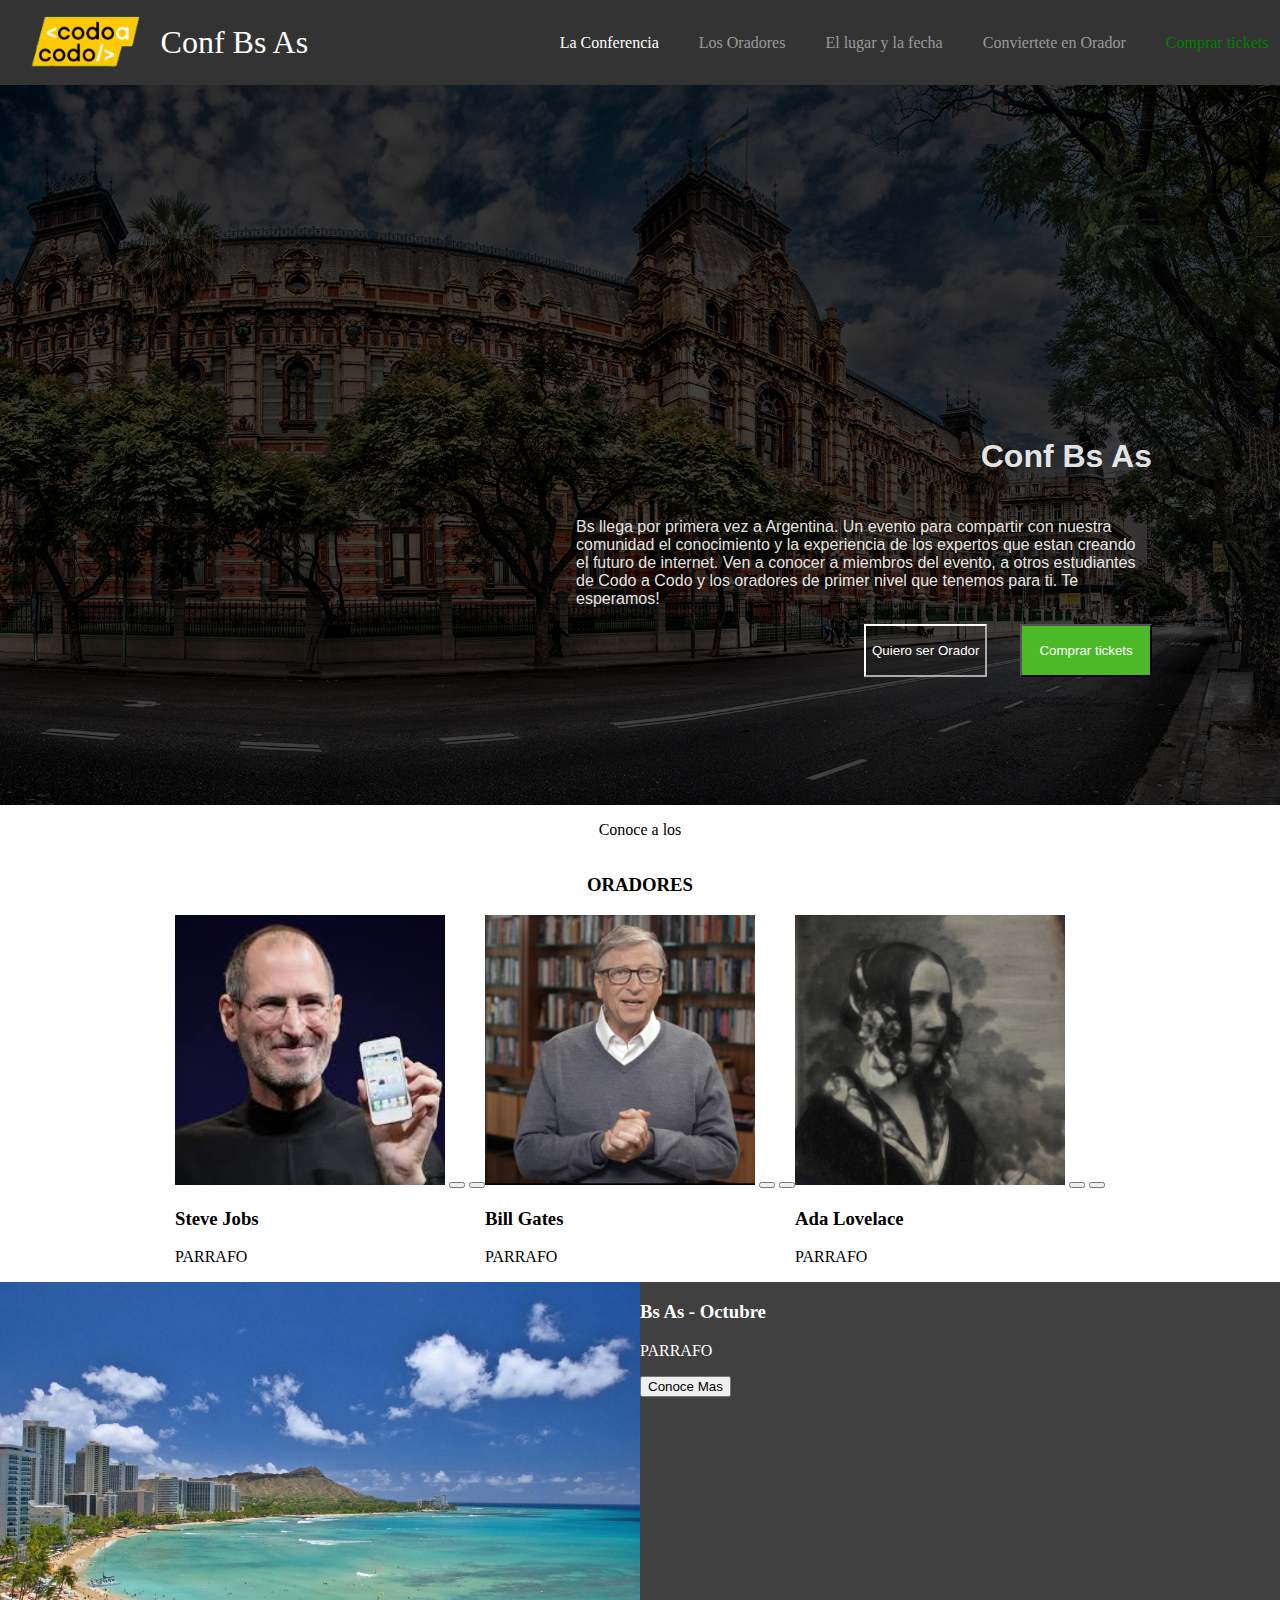
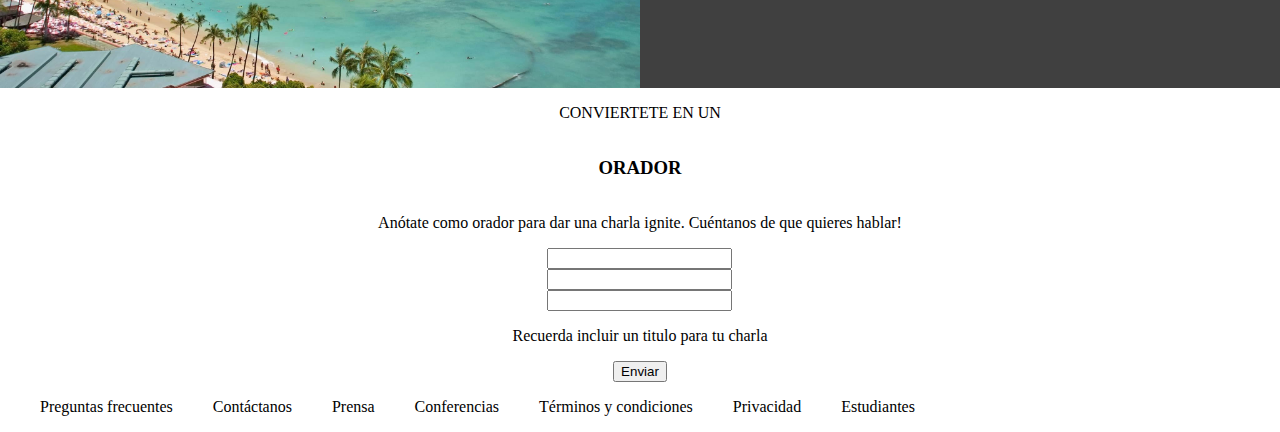
==== index.html @ eeed2263 "initial commit" ====
<!DOCTYPE html>
<html lang="en">
<head>
    <meta charset="UTF-8">
    <meta http-equiv="X-UA-Compatible" content="IE=edge">
    <meta name="viewport" content="width=device-width, initial-scale=1.0">
    <title>Document</title>
    <link rel="stylesheet" href="style.css">
</head>
<body>
    <header>
        <div class="logo_container">
            <img src="img/codoacodo.png" alt="codoacodo logo" id="cac_logo">
        <span>Conf Bs As</span>
        </div>
        <nav>
            <li>
                <ul class="selected">La Conferencia</ul>
                <ul>Los Oradores</ul>
                <ul>El lugar y la fecha</ul>
                <ul>Conviertete en Orador</ul>
                <ul class="highlight">Comprar tickets</ul>
            </li>
        </nav>
    </header>
    <section class="summary_container">
            <img src="img/ba1.jpg" alt="" id="summary_background_img">
        <div class="summary">
            <h2 class="summary_title">
                Conf Bs As
            </h2>
            <p class="summary_text">
                Bs llega por primera vez a Argentina. Un evento para compartir con nuestra comunidad el conocimiento y 
                la experiencia de los expertos que estan creando el futuro de internet. Ven a conocer a miembros del evento, 
                a otros estudiantes de Codo a Codo y los oradores de primer nivel que tenemos para ti. Te esperamos!
            </p>
            <div class="summary_buttons">
                <button id="postulate_button">Quiero ser Orador</button>
                <button id="buy_button">Comprar tickets</button>
            </div>
        </div>
        
    </section>
    <section class="speakers">
            <p>Conoce a los</p>
            <h3>ORADORES</h3>
        </div>
        <div class="speakers_container">
            <div class="speaker_1">
                <img src="img/steve.jpg" alt="">
                <button></button>
                <button></button>
                <h3>Steve Jobs</h3>
                <p>PARRAFO</p>
            </div>
            <div class="speaker_2">
                <img src="img/bill.jpg" alt="">
                <button></button>
                <button></button>
                <h3>Bill Gates</h3>
                <p>PARRAFO</p>
            </div>
            <div class="speaker_3">
                <img src="img/ada.jpeg" alt="">
                <button></button>
                <button></button>
                <h3>Ada Lovelace</h3>
                <p>PARRAFO</p>
            </div>
        </div>
    </section>
    <section class="review_container">
        <img src="img/honolulu.jpg" alt="" id="review_image">
        <div class="review">
            <h3>Bs As - Octubre</h3>
            <p>PARRAFO</p>
            <button>Conoce Mas</button>
        </div>
    </section>
    <section class="form_container">
        <form action="" class="form_speaker">
            <p>CONVIERTETE EN UN</p>
            <h3>ORADOR</h3>
            <p>Anótate como orador para dar una charla ignite. Cuéntanos de que quieres hablar!</p>
            <input type="text" name="nombre" spaceholer="Nombre" id="">
            <input type="text" name="apellido" spaceholer="Apellido" id="">
            <input type="text" name="theme" id="theme">
            <p>Recuerda incluir un titulo para tu charla</p>
            <button type="submit">Enviar</button>
        </form>
    </section>
    <footer>
        <li>
            <ul>Preguntas frecuentes</ul>
            <ul>Contáctanos</ul>
            <ul>Prensa</ul>
            <ul>Conferencias</ul>
            <ul>Términos y condiciones</ul>
            <ul>Privacidad</ul>
            <ul>Estudiantes</ul>
        </li>
    </footer>
    
</body>
</html>
---- style.css ----
body{
    margin: 0;
}
 
 
 header{
    display: flex;
    background-color: rgba(52, 51, 51, 1);
    justify-content: space-evenly;
    align-items: center;
    height: 10%;
 }

 header span{
    color: white;
 }

 .logo_container{
    display: flex;
    font-size: 200%;
    text-align: center;
    align-items: center;
 }

 #cac_logo{
    width: 30%;
    /* height: 10%; */
 }

nav{
    opacity: 100%;
    color: rgba(255, 255, 255, 0.5);
    
}
nav li{
    display: flex;
    font-size: 100%;
}

.selected{
    color: rgba(255, 255, 255, 1);
}

.highlight{
    color: green;
}

nav li ul{
    
}

.summary_container{
    background-color: rgba(00, 00, 00, 0.75);
    display: flex;
    align-items: flex-end;
    height: 80vh;
    
    
}

#summary_background_img{
    position: absolute;
    z-index: -1;
    width: 100%;
}

.summary{
    display: flex;
    flex-direction: column;
    align-items: end;
    padding-right: 10%;
    padding-bottom: 10%;
    font-family: Verdana, Geneva, Tahoma, sans-serif;
    color: rgba(255, 255, 255, 0.9);
}

.summary_title{
    /* color: rgba(255, 255, 255, 1); */
    font-size: 200%;
}

.summary_text{
    /* color: rgba(255, 255, 255, 0.8); */
    width: 50%;
}

.summary_buttons{
    display: flex;
    justify-content: space-between;
    width: 50%;
    border: 0%;
    margin: 0%;
}

#postulate_button{
    color: rgba(255, 255, 255, 1);
    border-color: rgba(255, 255, 255, 1);
    background-color: rgba(00, 00, 00, 0);
    margin-left: 50%;
}

#buy_button{
    color: rgba(255, 255, 255, 1);
    background-color: rgba(75, 185, 40, 1);
    border: 0%;
    padding: 3%;
}

.speakers{
    background-color: white;
    display: flex;
    flex-direction: column;
    align-items: center;
}

.speakers_container{
    display: flex;
    justify-content: space-evenly;
}

.speakers_container img{
    width: 30vh;
    height: 30vh;
}

.review_container{
    display: flex;
    background-color: rgba(00, 00, 00, 0.75);
    color: white;
}

#review_image{
    width: 50%;  
}

.form_container{
    display: flex;
    flex-direction: column;
    align-items: center;
}

.form_speaker{
    display: flex;
    flex-direction: column;
    align-items: center;
}

footer li{
    display: flex;
}
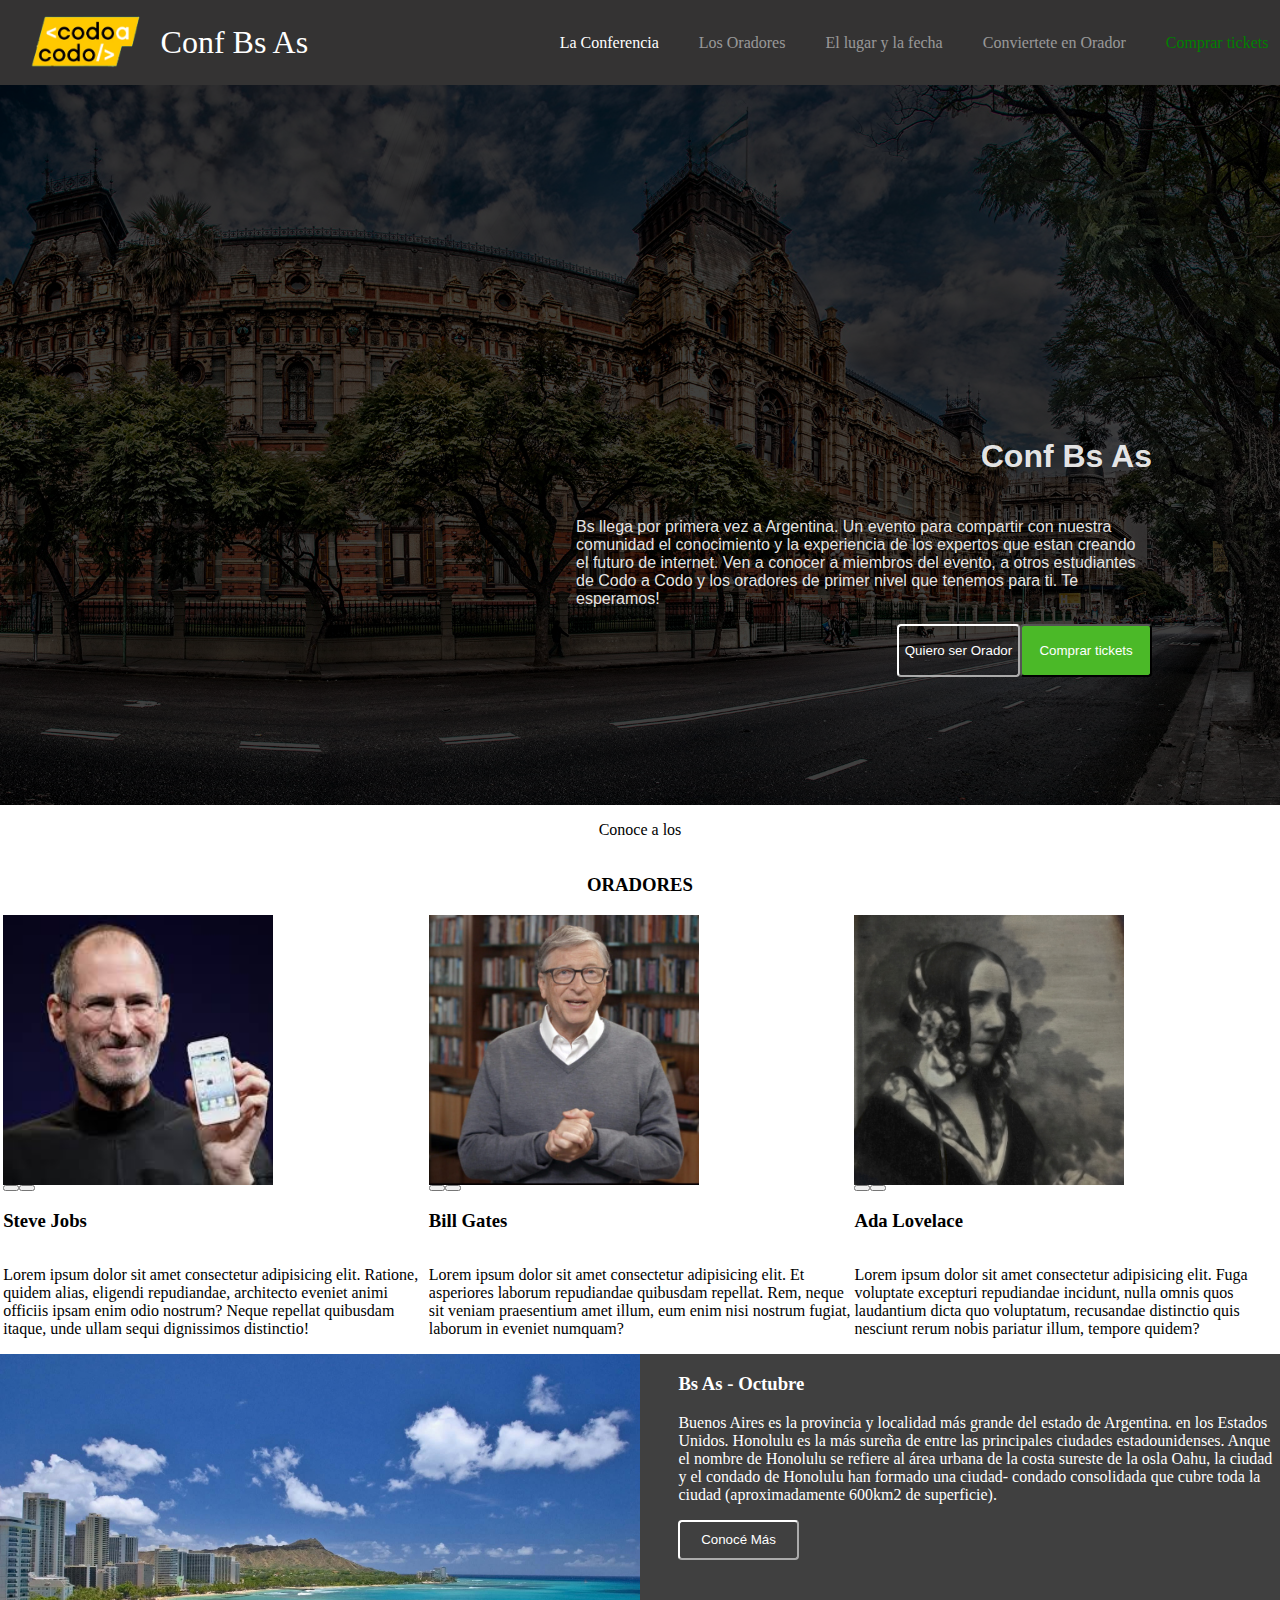
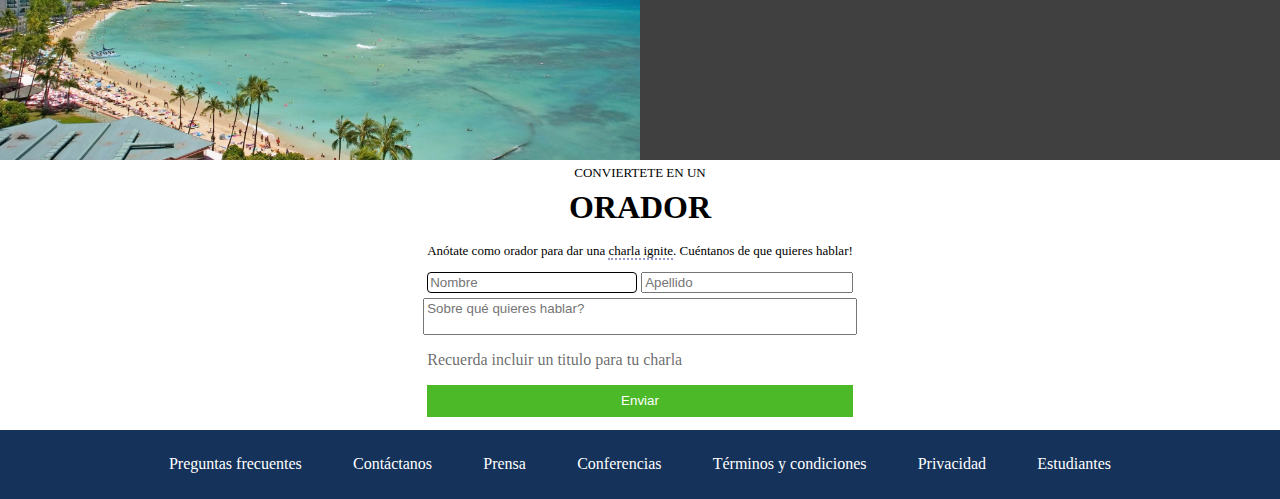
==== commit d642b7b9: "Avance en footer, form y review" ====
--- a/index.html
+++ b/index.html
@@ -46,26 +46,32 @@
             <h3>ORADORES</h3>
         </div>
         <div class="speakers_container">
-            <div class="speaker_1">
+            <div class="speaker">
                 <img src="img/steve.jpg" alt="">
-                <button></button>
-                <button></button>
+                <div class="speaker_links">
+                    <button></button>
+                    <button></button>
+                </div>
                 <h3>Steve Jobs</h3>
-                <p>PARRAFO</p>
+                <p class="speaker_review">Lorem ipsum dolor sit amet consectetur adipisicing elit. Ratione, quidem alias, eligendi repudiandae, architecto eveniet animi officiis ipsam enim odio nostrum? Neque repellat quibusdam itaque, unde ullam sequi dignissimos distinctio!</p>
             </div>
-            <div class="speaker_2">
+            <div class="speaker">
                 <img src="img/bill.jpg" alt="">
-                <button></button>
-                <button></button>
+                <div class="speaker_links">
+                    <button></button>
+                    <button></button>
+                </div>
                 <h3>Bill Gates</h3>
-                <p>PARRAFO</p>
+                <p class="speaker_review">Lorem ipsum dolor sit amet consectetur adipisicing elit. Et asperiores laborum repudiandae quibusdam repellat. Rem, neque sit veniam praesentium amet illum, eum enim nisi nostrum fugiat, laborum in eveniet numquam?</p>
             </div>
-            <div class="speaker_3">
+            <div class="speaker">
                 <img src="img/ada.jpeg" alt="">
-                <button></button>
-                <button></button>
+                <div class="speaker_links">
+                    <button></button>
+                    <button></button>
+                </div>
                 <h3>Ada Lovelace</h3>
-                <p>PARRAFO</p>
+                <p class="speaker_review">Lorem ipsum dolor sit amet consectetur adipisicing elit. Fuga voluptate excepturi repudiandae incidunt, nulla omnis quos laudantium dicta quo voluptatum, recusandae distinctio quis nesciunt rerum nobis pariatur illum, tempore quidem?</p>
             </div>
         </div>
     </section>
@@ -73,20 +79,27 @@
         <img src="img/honolulu.jpg" alt="" id="review_image">
         <div class="review">
             <h3>Bs As - Octubre</h3>
-            <p>PARRAFO</p>
-            <button>Conoce Mas</button>
+            <p>
+                Buenos Aires es la provincia y localidad más grande del estado de Argentina. en los Estados Unidos. Honolulu es la
+                más sureña de entre las principales ciudades estadounidenses. Anque el nombre de Honolulu se refiere al área 
+                urbana de la costa sureste de la osla Oahu, la ciudad y el condado de Honolulu han formado una ciudad-
+                condado consolidada que cubre toda la ciudad (aproximadamente 600km2 de superficie).
+            </p>
+            <button id="review_container_know_more">Conocé Más</button>
         </div>
     </section>
     <section class="form_container">
         <form action="" class="form_speaker">
-            <p>CONVIERTETE EN UN</p>
+            <p class="form_container_pre_spekear">CONVIERTETE EN UN</p>
             <h3>ORADOR</h3>
-            <p>Anótate como orador para dar una charla ignite. Cuéntanos de que quieres hablar!</p>
-            <input type="text" name="nombre" spaceholer="Nombre" id="">
-            <input type="text" name="apellido" spaceholer="Apellido" id="">
-            <input type="text" name="theme" id="theme">
-            <p>Recuerda incluir un titulo para tu charla</p>
-            <button type="submit">Enviar</button>
+            <p class="form_container_post_speaker">Anótate como orador para dar una <a href="" class="form_container_underline">charla ignite</a>. Cuéntanos de que quieres hablar!</p>
+            <div class="form_container_identification">
+                <input type="text" name="name" placeholder="Nombre" id="form_name">
+            <input type="text" name="lastname" placeholder="Apellido" id="form_lastname">
+            </div>
+            <input type="text" name="theme" placeholder="Sobre qué quieres hablar?" id="theme">
+            <p class="form_reminder">Recuerda incluir un titulo para tu charla</p>
+            <button type="submit" id="send_form-button">Enviar</button>
         </form>
     </section>
     <footer>
--- a/style.css
+++ b/style.css
@@ -86,7 +86,7 @@
 
 .summary_buttons{
     display: flex;
-    justify-content: space-between;
+    justify-content: flex-end;
     width: 50%;
     border: 0%;
     margin: 0%;
@@ -96,13 +96,13 @@
     color: rgba(255, 255, 255, 1);
     border-color: rgba(255, 255, 255, 1);
     background-color: rgba(00, 00, 00, 0);
-    margin-left: 50%;
+    border-radius: 0.25rem;
 }
 
 #buy_button{
     color: rgba(255, 255, 255, 1);
     background-color: rgba(75, 185, 40, 1);
-    border: 0%;
+    border-radius: 0.25rem;
     padding: 3%;
 }
 
@@ -113,7 +113,14 @@
     align-items: center;
 }
 
+.speaker{
+    display: flex;
+    flex-direction: column;
+    width: 33%;
+}
+
 .speakers_container{
+    width: 100%;
     display: flex;
     justify-content: space-evenly;
 }
@@ -123,20 +130,42 @@
     height: 30vh;
 }
 
+.speaker_links{
+    display: flex;
+
+}
+
+.speaker_review{
+    overflow: hidden;
+}
 .review_container{
     display: flex;
     background-color: rgba(00, 00, 00, 0.75);
     color: white;
 }
 
+.review{
+    padding-left: 3%;
+}
+
 #review_image{
     width: 50%;  
 }
 
+#review_container_know_more{
+    background-color: rgba(00, 00, 00, 0);
+    color: rgba(255, 255, 255, 1);
+    width: 20%;
+    height: 10%;
+   border-color: rgba(255, 255, 255, 1);
+   border-radius: 0.25rem;
+}
+
 .form_container{
     display: flex;
     flex-direction: column;
     align-items: center;
+    margin-bottom: 1%;
 }
 
 .form_speaker{
@@ -145,6 +174,76 @@
     align-items: center;
 }
 
+.form_container_pre_spekear{
+    margin: 1%;
+    font-size: small;
+}
+
+.form_container h3{
+    font-size: 2em;
+    margin: 1%;
+}
+
+.form_container_post_speaker{
+    font-size: small;
+}
+
+.form_container_underline{
+    color: rgba(00, 00, 00, 1);
+    text-decoration: none;
+    border-bottom:2px dotted #9999CC;
+}
+
+
+.form_container_identification{
+    width: 100%;
+    margin-bottom: 1%;
+    display: flex;
+}
+
+#form_name{
+    width: 48%;
+    margin-right: 1%;
+    border-radius: 0.25rem;
+    border: 1px solid;
+}
+
+#form_lastname{
+    width: 48%;
+}
+
+#theme{
+    width: 100%;
+    padding-bottom: 4%;
+}
+
+.form_reminder{
+    align-self: baseline;
+    color: rgba(00, 00, 00, 0.60);
+}
+
+#send_form-button{
+    background-color: rgba(75, 185, 40, 1);
+    color: rgba(255, 255, 255, 1);
+    width: 100%;
+    padding-top: 2%;
+    padding-bottom: 2%;
+    border: 0;
+}
+
 footer li{
-    display: flex;
-}
+    background-color: rgba(20, 50, 90, 1);
+    color: rgba(255, 255, 255, 1);
+    display: flex;
+    justify-content: center;
+}
+
+footer li ul{margin: 0%;
+    padding: 2%;
+    /* padding-left: 0%;
+    padding-right: 0%; */
+}
+
+footer li ul:hover{
+    background-color: blue;
+}
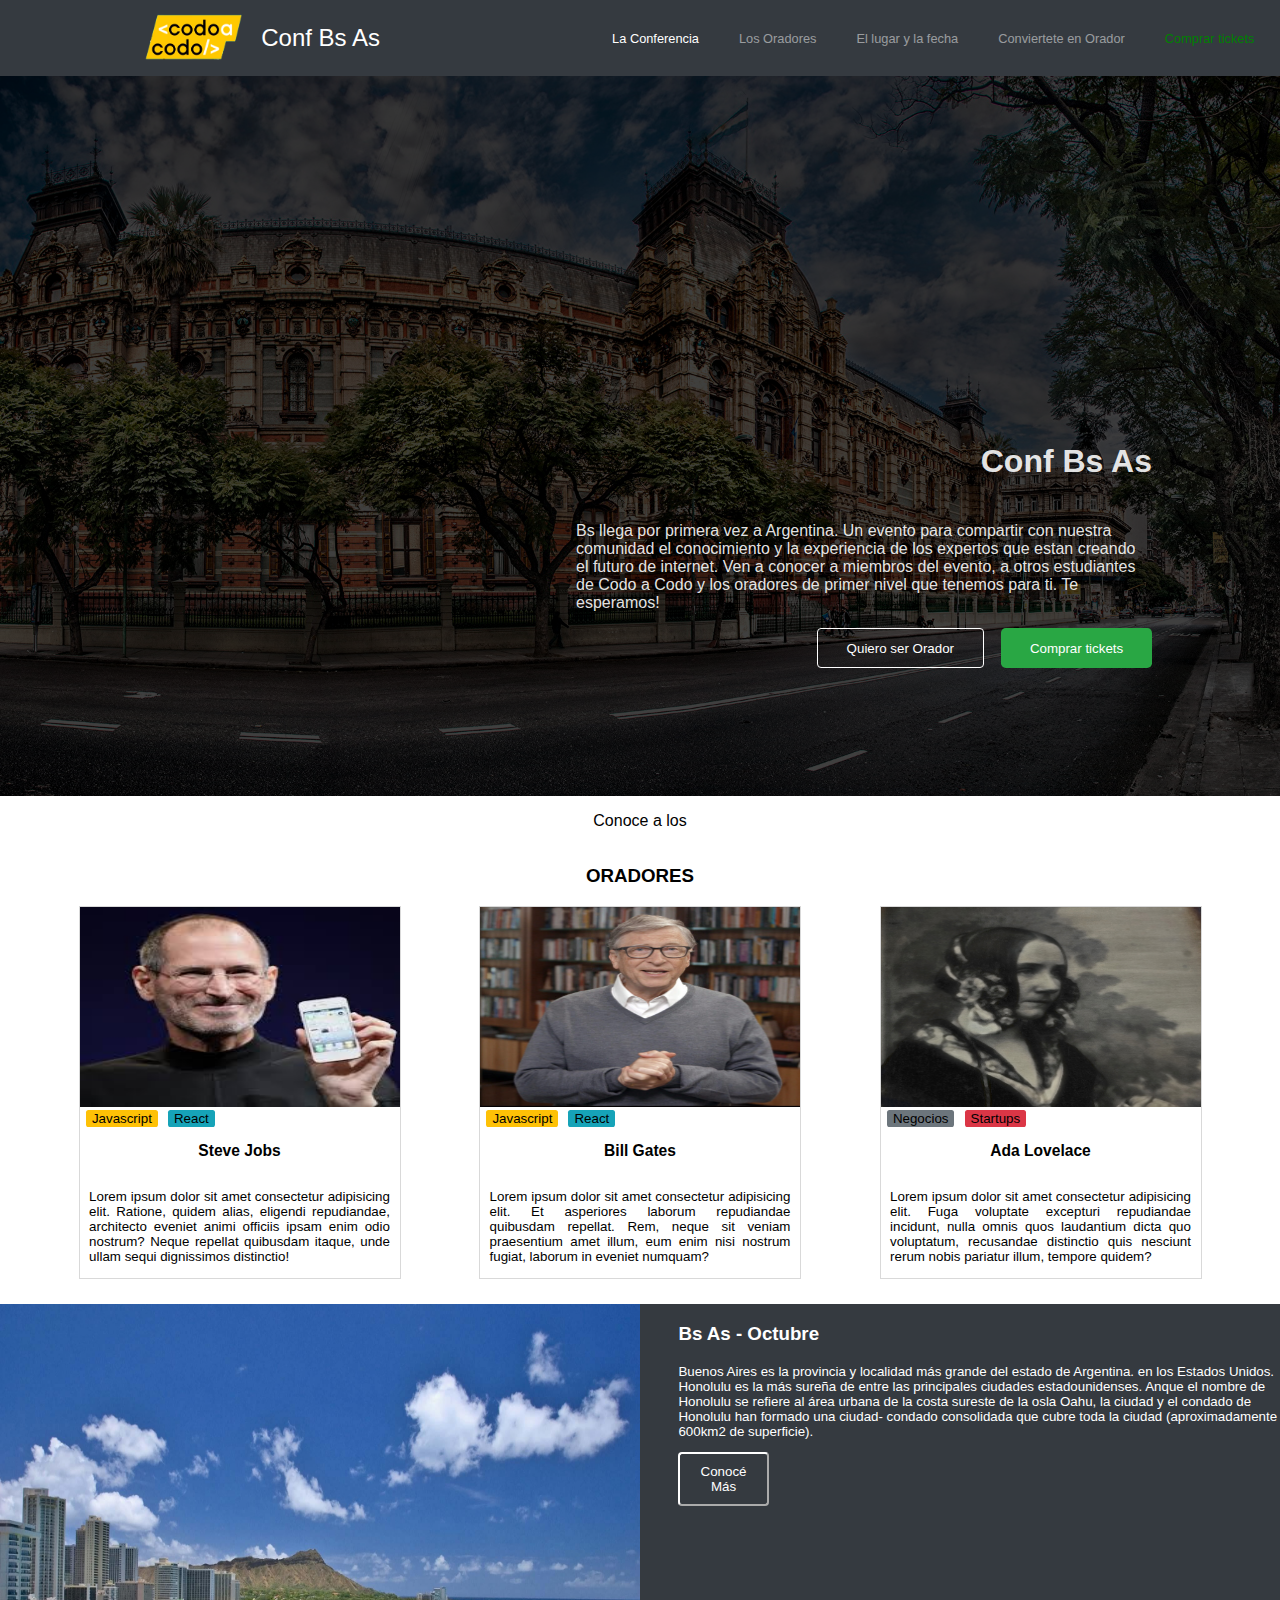
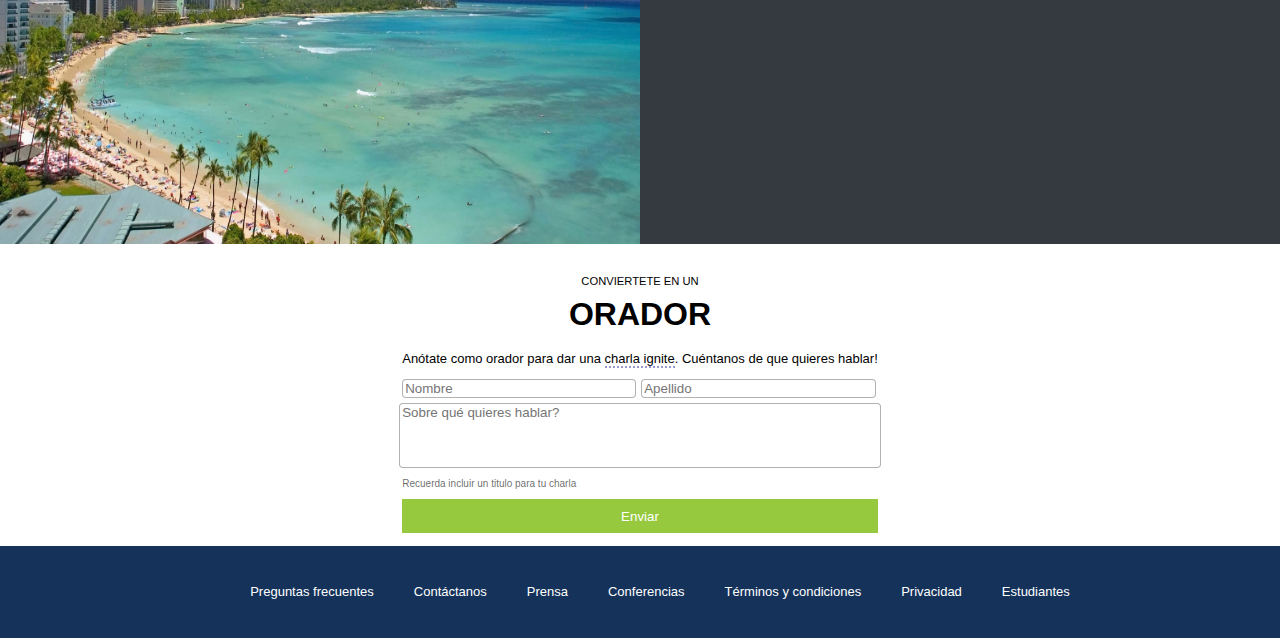
==== commit 6f412803: "Version de entrega" ====
--- a/index.html
+++ b/index.html
@@ -47,28 +47,34 @@
         </div>
         <div class="speakers_container">
             <div class="speaker">
-                <img src="img/steve.jpg" alt="">
+                <div class="speaker_img">
+                    <img src="img/steve.jpg" alt="">
+                </div>
                 <div class="speaker_links">
-                    <button></button>
-                    <button></button>
+                    <button class="button_link_javascript">Javascript</button>
+                    <button class="button_link_react">React</button>
                 </div>
                 <h3>Steve Jobs</h3>
                 <p class="speaker_review">Lorem ipsum dolor sit amet consectetur adipisicing elit. Ratione, quidem alias, eligendi repudiandae, architecto eveniet animi officiis ipsam enim odio nostrum? Neque repellat quibusdam itaque, unde ullam sequi dignissimos distinctio!</p>
             </div>
             <div class="speaker">
-                <img src="img/bill.jpg" alt="">
+                <div class="speaker_img">
+                    <img src="img/bill.jpg" alt="">
+                </div>
                 <div class="speaker_links">
-                    <button></button>
-                    <button></button>
+                    <button class="button_link_javascript">Javascript</button>
+                    <button class="button_link_react">React</button>
                 </div>
                 <h3>Bill Gates</h3>
                 <p class="speaker_review">Lorem ipsum dolor sit amet consectetur adipisicing elit. Et asperiores laborum repudiandae quibusdam repellat. Rem, neque sit veniam praesentium amet illum, eum enim nisi nostrum fugiat, laborum in eveniet numquam?</p>
             </div>
             <div class="speaker">
-                <img src="img/ada.jpeg" alt="">
+                <div class="speaker_img">
+                    <img src="img/ada.jpeg" alt="">
+                </div>
                 <div class="speaker_links">
-                    <button></button>
-                    <button></button>
+                    <button class="button_link_business">Negocios</button>
+                    <button class="button_link_startups">Startups</button>
                 </div>
                 <h3>Ada Lovelace</h3>
                 <p class="speaker_review">Lorem ipsum dolor sit amet consectetur adipisicing elit. Fuga voluptate excepturi repudiandae incidunt, nulla omnis quos laudantium dicta quo voluptatum, recusandae distinctio quis nesciunt rerum nobis pariatur illum, tempore quidem?</p>
@@ -78,8 +84,8 @@
     <section class="review_container">
         <img src="img/honolulu.jpg" alt="" id="review_image">
         <div class="review">
-            <h3>Bs As - Octubre</h3>
-            <p>
+            <h3 class="review_title">Bs As - Octubre</h3>
+            <p class="review_text">
                 Buenos Aires es la provincia y localidad más grande del estado de Argentina. en los Estados Unidos. Honolulu es la
                 más sureña de entre las principales ciudades estadounidenses. Anque el nombre de Honolulu se refiere al área 
                 urbana de la costa sureste de la osla Oahu, la ciudad y el condado de Honolulu han formado una ciudad-
--- a/style.css
+++ b/style.css
@@ -5,7 +5,7 @@
  
  header{
     display: flex;
-    background-color: rgba(52, 51, 51, 1);
+    background-color: rgba(53,58,64, 1);
     justify-content: space-evenly;
     align-items: center;
     height: 10%;
@@ -17,9 +17,11 @@
 
  .logo_container{
     display: flex;
-    font-size: 200%;
+    font-size: 150%;
     text-align: center;
     align-items: center;
+    padding-left: 10%;
+    font-family: Vegur, 'PT Sans', Verdana, sans-serif;
  }
 
  #cac_logo{
@@ -30,11 +32,11 @@
 nav{
     opacity: 100%;
     color: rgba(255, 255, 255, 0.5);
-    
+    padding-right: 2%;
 }
 nav li{
     display: flex;
-    font-size: 100%;
+    font-size: 80%;
 }
 
 .selected{
@@ -46,7 +48,8 @@
 }
 
 nav li ul{
-    
+    white-space: nowrap;
+    font-family: Vegur, 'PT Sans', Verdana, sans-serif;
 }
 
 .summary_container{
@@ -75,12 +78,11 @@
 }
 
 .summary_title{
-    /* color: rgba(255, 255, 255, 1); */
+    font-family: Vegur, 'PT Sans', Verdana, sans-serif;
     font-size: 200%;
 }
 
 .summary_text{
-    /* color: rgba(255, 255, 255, 0.8); */
     width: 50%;
 }
 
@@ -88,7 +90,6 @@
     display: flex;
     justify-content: flex-end;
     width: 50%;
-    border: 0%;
     margin: 0%;
 }
 
@@ -97,13 +98,25 @@
     border-color: rgba(255, 255, 255, 1);
     background-color: rgba(00, 00, 00, 0);
     border-radius: 0.25rem;
+    font-family: Vegur, 'PT Sans', Verdana, sans-serif;
+    border: solid 0.5px;
+    padding-left: 5%;
+    padding-right: 5%;
+    padding-top: 2%;
+    padding-bottom: 2%;
 }
 
 #buy_button{
     color: rgba(255, 255, 255, 1);
-    background-color: rgba(75, 185, 40, 1);
-    border-radius: 0.25rem;
-    padding: 3%;
+    background-color: rgba(41,167,68, 1);
+    border-radius: 0.3rem;
+    border: 1px;
+    padding-left: 5%;
+    padding-right: 5%;
+    padding-top: 2%;
+    padding-bottom: 2%;
+    font-family: Vegur, 'PT Sans', Verdana, sans-serif;
+    margin-left: 3%;
 }
 
 .speakers{
@@ -111,12 +124,18 @@
     display: flex;
     flex-direction: column;
     align-items: center;
+    margin-bottom: 2%;
+    font-family: Vegur, 'PT Sans', Verdana, sans-serif;
 }
 
 .speaker{
     display: flex;
     flex-direction: column;
-    width: 33%;
+    width: 25vw;
+    align-items: center;
+    border: solid 1px;
+    border-color: rgba(00, 00, 00, 0.15);
+    font-size: smaller;
 }
 
 .speakers_container{
@@ -125,23 +144,70 @@
     justify-content: space-evenly;
 }
 
-.speakers_container img{
-    width: 30vh;
-    height: 30vh;
+.speaker_img{
+    width: 25vw;
+}
+
+.speaker_img img{
+    width: 100%;
+    height: 15em;
 }
 
 .speaker_links{
-    display: flex;
-
+    width: 100%;
+
+}
+
+.speaker_links button{
+    margin-left: 0.5vw;
 }
 
 .speaker_review{
     overflow: hidden;
+    padding-left: 3%;
+    padding-right: 3%;
+    text-align: justify;
 }
 .review_container{
     display: flex;
-    background-color: rgba(00, 00, 00, 0.75);
+    background-color: rgba(53,58,64,1);
     color: white;
+    margin-bottom: 2%;
+    height: 60vh;
+    font-family: Vegur, 'PT Sans', Verdana, sans-serif;
+}
+
+.review_title{
+
+}
+
+.review_text{
+    font-size: smaller;
+}
+
+
+.button_link_javascript{
+    border: none;
+    border-radius: 0.2vw;
+    background-color: rgba(254,193,6, 1);
+}
+
+.button_link_react{
+    border: none;
+    border-radius: 0.2vw;
+    background-color: rgba(22,163,184,1);
+}
+
+.button_link_startups{
+    border: none;
+    border-radius: 0.2vw;
+    background-color: rgba(219,54,70,1);
+}
+
+.button_link_business{
+    border: none;
+    border-radius: 0.2vw;
+    background-color: rgba(108,117,124, 1);
 }
 
 .review{
@@ -155,7 +221,7 @@
 #review_container_know_more{
     background-color: rgba(00, 00, 00, 0);
     color: rgba(255, 255, 255, 1);
-    width: 20%;
+    width: 15%;
     height: 10%;
    border-color: rgba(255, 255, 255, 1);
    border-radius: 0.25rem;
@@ -166,6 +232,7 @@
     flex-direction: column;
     align-items: center;
     margin-bottom: 1%;
+    font-family: Vegur, 'PT Sans', Verdana, sans-serif;
 }
 
 .form_speaker{
@@ -176,7 +243,7 @@
 
 .form_container_pre_spekear{
     margin: 1%;
-    font-size: small;
+    font-size: 0.7rem;
 }
 
 .form_container h3{
@@ -206,24 +273,32 @@
     margin-right: 1%;
     border-radius: 0.25rem;
     border: 1px solid;
+    border-color: rgba(00, 00, 00, 0.30);
 }
 
 #form_lastname{
     width: 48%;
+    border-radius: 0.25rem;
+    border: 1px solid;
+    border-color: rgba(00, 00, 00, 0.30);
 }
 
 #theme{
     width: 100%;
-    padding-bottom: 4%;
+    padding-bottom: 10%;
+    border-radius: 0.25rem;
+    border: 1px solid;
+    border-color: rgba(00, 00, 00, 0.30);
 }
 
 .form_reminder{
     align-self: baseline;
     color: rgba(00, 00, 00, 0.60);
+    font-size: x-small;
 }
 
 #send_form-button{
-    background-color: rgba(75, 185, 40, 1);
+    background-color: rgba(150,201,62, 1);
     color: rgba(255, 255, 255, 1);
     width: 100%;
     padding-top: 2%;
@@ -236,14 +311,13 @@
     color: rgba(255, 255, 255, 1);
     display: flex;
     justify-content: center;
-}
-
-footer li ul{margin: 0%;
-    padding: 2%;
-    /* padding-left: 0%;
-    padding-right: 0%; */
-}
-
-footer li ul:hover{
-    background-color: blue;
-}
+    font-family: Vegur, 'PT Sans', Verdana, sans-serif;
+}
+
+footer li ul{
+    font-size: small;
+    margin: 0%;
+    padding-top: 3%;
+    padding-bottom: 3%;
+    
+}
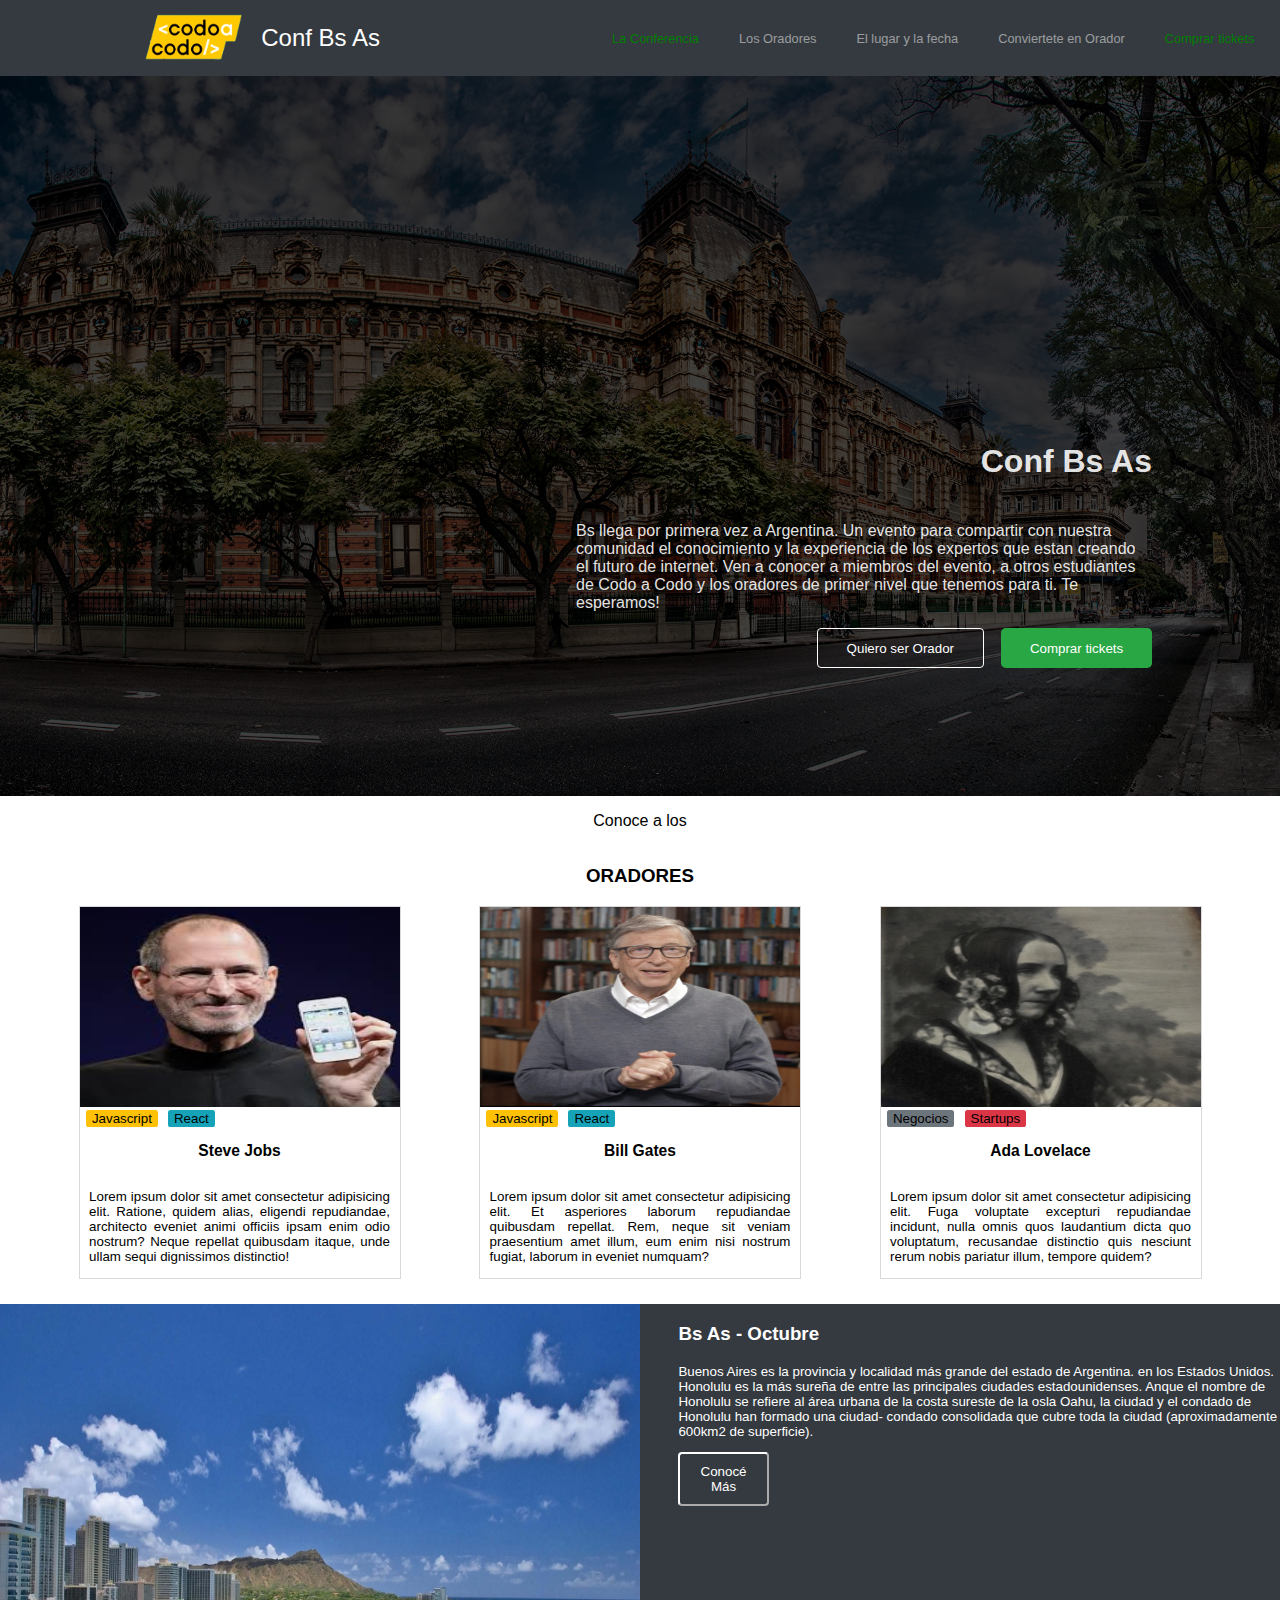
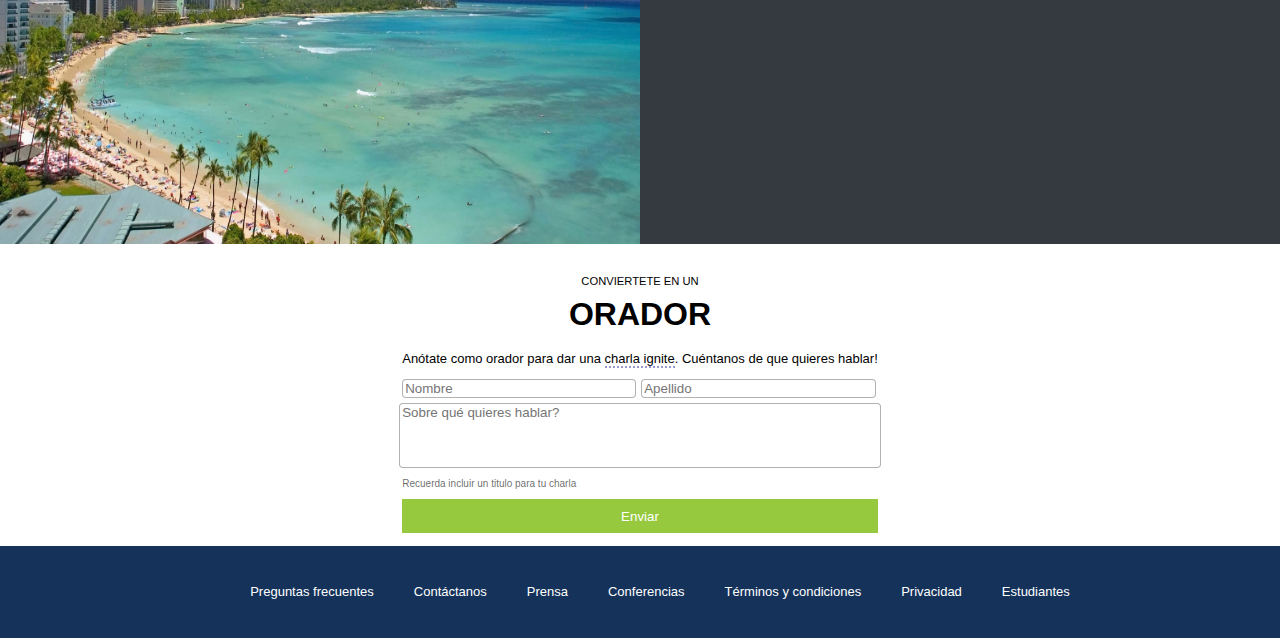
==== commit 9d07950d: "Cambios en HTML y CSS" ====
--- a/index.html
+++ b/index.html
@@ -4,7 +4,7 @@
     <meta charset="UTF-8">
     <meta http-equiv="X-UA-Compatible" content="IE=edge">
     <meta name="viewport" content="width=device-width, initial-scale=1.0">
-    <title>Document</title>
+    <title>Conf Bs As</title>
     <link rel="stylesheet" href="style.css">
 </head>
 <body>
@@ -15,11 +15,11 @@
         </div>
         <nav>
             <li>
-                <ul class="selected">La Conferencia</ul>
+                <ul class="selected"><a href="/index.html">La Conferencia</a></ul>
                 <ul>Los Oradores</ul>
                 <ul>El lugar y la fecha</ul>
                 <ul>Conviertete en Orador</ul>
-                <ul class="highlight">Comprar tickets</ul>
+                <ul class="highlight"><a href="/tickets.html">Comprar tickets</a></ul>
             </li>
         </nav>
     </header>
--- a/style.css
+++ b/style.css
@@ -42,14 +42,19 @@
 .selected{
     color: rgba(255, 255, 255, 1);
 }
-
+/*
 .highlight{
     color: green;
 }
+*/
 
 nav li ul{
     white-space: nowrap;
     font-family: Vegur, 'PT Sans', Verdana, sans-serif;
+}
+nav li ul a{
+    text-decoration: none;
+    color: green;
 }
 
 .summary_container{
@@ -321,3 +326,49 @@
     padding-bottom: 3%;
     
 }
+/* 
+.tickets_list{
+    align-items: center;
+} */
+
+.tickets{
+    display: flex;
+    flex-direction: column;
+    align-items: center;
+}
+
+
+.tickets_list{
+    width: 80%;
+    display: flex;
+    justify-content: center;
+    height: 40vh;
+}
+
+.tickets_list_card{
+    display: flex;
+    flex-direction: column;
+    align-items: center;
+    border-radius: 1px;
+    border-style: solid;
+    border-color: red;
+    margin: 2%;
+    height: 80%;
+    width: 20%;
+}
+
+.tickets_price{
+    display: flex;
+    flex-direction: column;
+    align-items: center;
+}
+
+.form_tickets_buy{
+    display: flex;
+    flex-direction: column;
+    align-items: center;
+}
+
+.form_tickets_selection{
+    display: flex;
+}
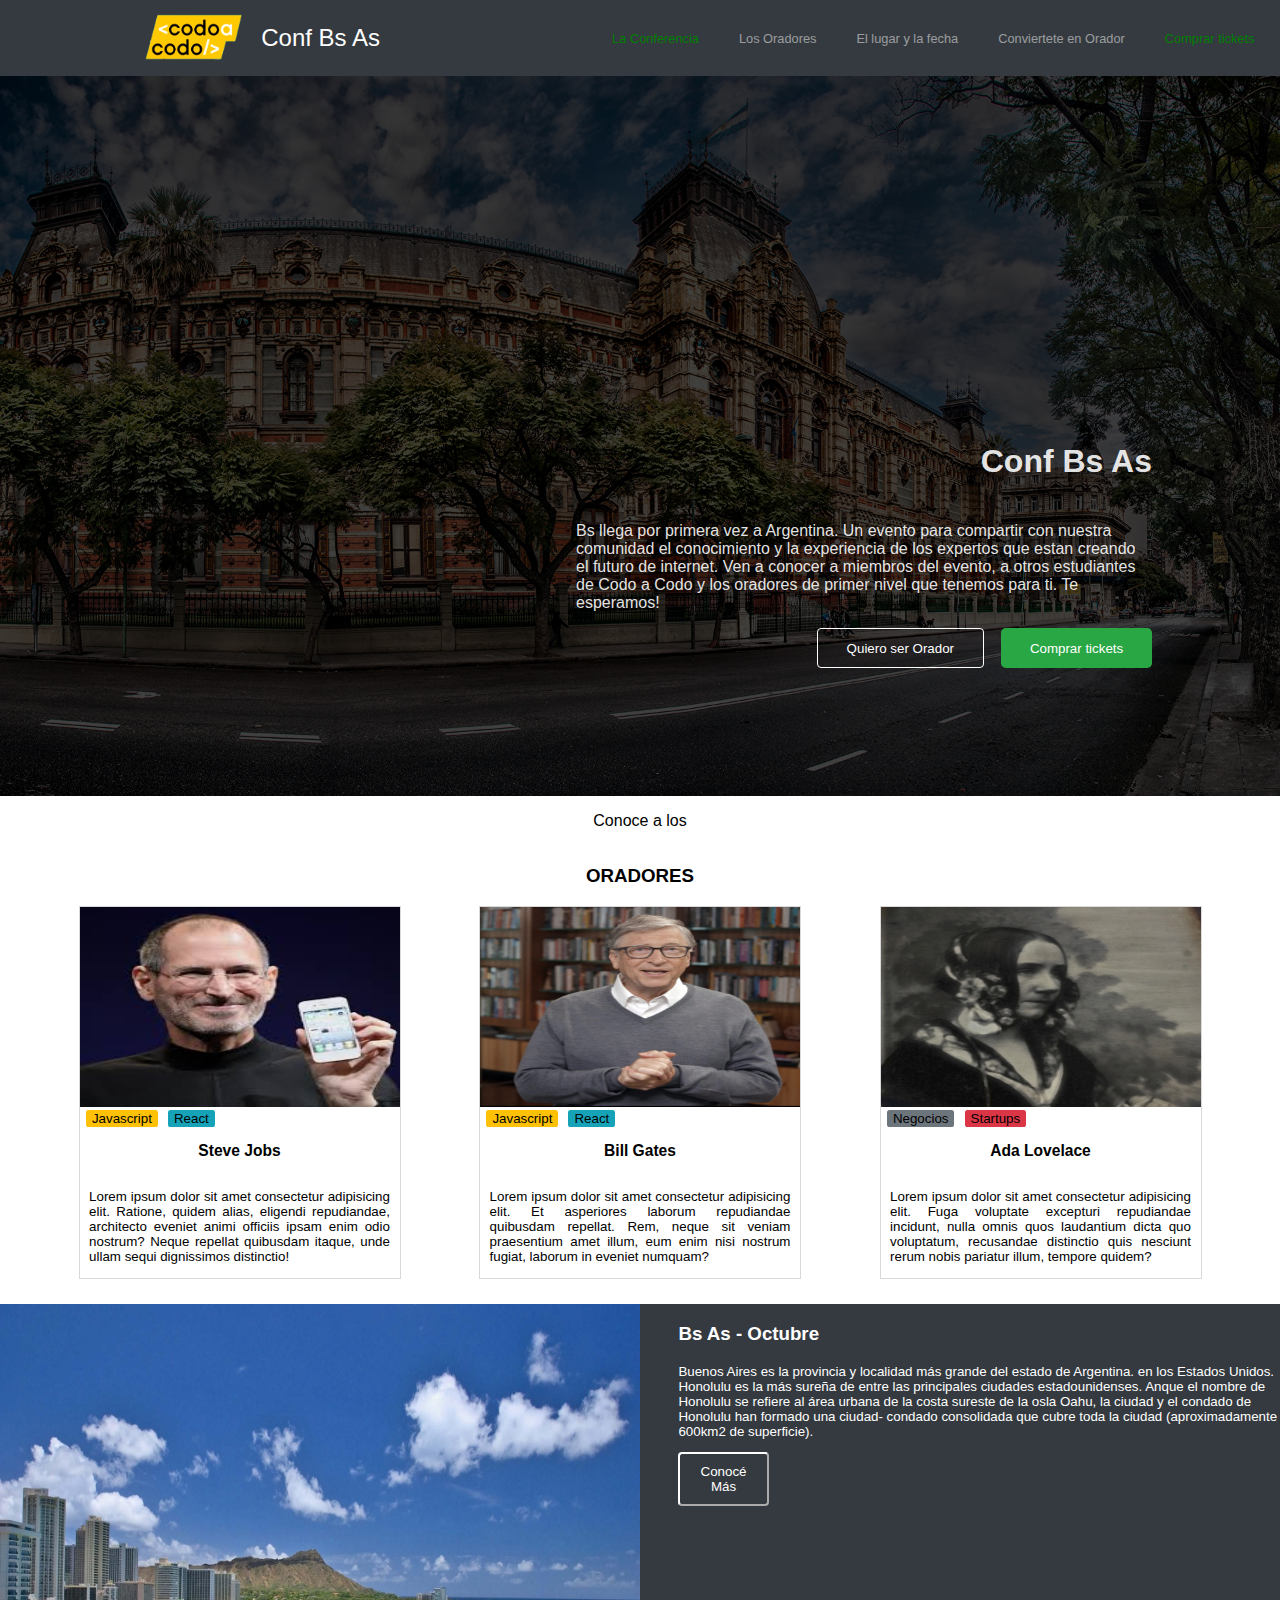
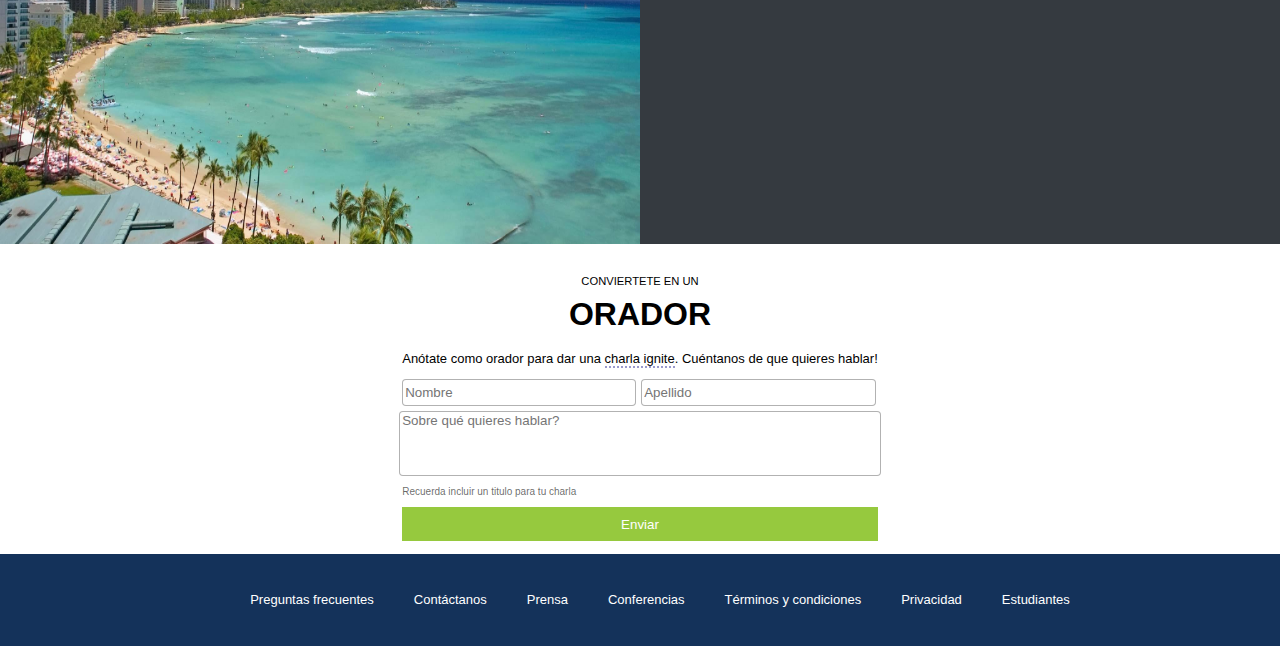
==== commit 4a2e78f0: "HTML terminado" ====
--- a/index.html
+++ b/index.html
@@ -100,8 +100,8 @@
             <h3>ORADOR</h3>
             <p class="form_container_post_speaker">Anótate como orador para dar una <a href="" class="form_container_underline">charla ignite</a>. Cuéntanos de que quieres hablar!</p>
             <div class="form_container_identification">
-                <input type="text" name="name" placeholder="Nombre" id="form_name">
-            <input type="text" name="lastname" placeholder="Apellido" id="form_lastname">
+                <input type="text" name="name" placeholder="Nombre" class="form_name">
+            <input type="text" name="lastname" placeholder="Apellido" class="form_lastname">
             </div>
             <input type="text" name="theme" placeholder="Sobre qué quieres hablar?" id="theme">
             <p class="form_reminder">Recuerda incluir un titulo para tu charla</p>
--- a/style.css
+++ b/style.css
@@ -1,5 +1,6 @@
 body{
     margin: 0;
+    font-family: Vegur, 'PT Sans', Verdana, sans-serif;   
 }
  
  
@@ -271,9 +272,10 @@
     width: 100%;
     margin-bottom: 1%;
     display: flex;
-}
-
-#form_name{
+    height: 3vh;
+}
+
+.form_name{
     width: 48%;
     margin-right: 1%;
     border-radius: 0.25rem;
@@ -281,7 +283,7 @@
     border-color: rgba(00, 00, 00, 0.30);
 }
 
-#form_lastname{
+.form_lastname{
     width: 48%;
     border-radius: 0.25rem;
     border: 1px solid;
@@ -342,7 +344,9 @@
     width: 80%;
     display: flex;
     justify-content: center;
-    height: 40vh;
+    height: 100%;
+    margin-top: 1%;
+    margin-bottom: 0.5%;
 }
 
 .tickets_list_card{
@@ -352,23 +356,150 @@
     border-radius: 1px;
     border-style: solid;
     border-color: red;
-    margin: 2%;
-    height: 80%;
+    margin-left: 0.5%;
+    margin-right: 0.5%;
+    height: 65%;
     width: 20%;
 }
 
+.ticket_list_card_estudiante{
+    border-color: rgba(102,176,255,255);
+}
+
+.ticket_list_card_trainee{
+    border-color: rgba(115,199,212,255);
+}
+
+.ticket_list_card_junior{
+    border-color: rgba(255,193,10,255);
+}
+
 .tickets_price{
     display: flex;
     flex-direction: column;
     align-items: center;
+    width: 50%;
+}
+
+.tickets_price h2{
+    margin-top: 1%;
+    margin-bottom: 1%;
 }
 
 .form_tickets_buy{
-    display: flex;
-    flex-direction: column;
-    align-items: center;
+    width: 50%;
+    display: flex;
+    flex-direction: column;
+    align-items: center;
+}
+
+.form_tickets_identification{
+    display: flex;
+    width: 100%;
+}
+
+.form_tickets_identification input{
+    padding-left: 1%;
+}
+
+.form_tickets_contact{
+    width: 100%;
+    margin-top: 2%;
+    margin-bottom: 2%;
+}
+
+#form_tickets_contact_input{
+    border-radius: 0.25rem;
+    border: 1px solid;
+    border-color: rgba(00, 00, 00, 0.30);
+    padding: 0% 0% 1% 0%;
 }
 
 .form_tickets_selection{
     display: flex;
-}
+    width: 100%;
+    margin-bottom: 3%;
+}
+
+.form_tickets_selection input{
+    border-radius: 0.25rem;
+    border: 1px solid;
+    border-color: rgba(00, 00, 00, 0.30);
+    padding-left: 2%;
+}
+
+.form_tickets_selection aside{
+    margin-bottom: 2%;
+}
+
+.form_tickets_quantity{
+    width: 50%;
+    margin-right: 2%;
+}
+
+#form_tickets_quantity_input{
+    width: 98%;
+}
+
+.form_tickets_category{
+    width: 50%;
+}
+
+#form_tickets_category_select{
+    width: 100%;
+    height: 3.7vh;
+}
+
+.form_tickets_buy input{
+    width: inherit;
+    height: 3vh;
+}
+
+
+
+
+.form_tickets_total{
+    background-color: rgba(204,229,255,255);
+    width: 100%;
+}
+
+#form_tickets_total_output{
+    padding-left: 2%;
+}
+
+.form_tickets_buttons{
+    display: flex;
+    width: 100%;
+    justify-content: space-around;
+    margin-top: 2%;
+    margin-bottom: 2%;
+}
+
+#form_tickets_borrar{
+    color: rgba(255, 255, 255, 1);
+    background-color: rgba(150,201,62, 1);
+    border-radius: 0.3rem;
+    border: 1px;
+    padding-left: 5%;
+    padding-right: 5%;
+    padding-top: 2%;
+    padding-bottom: 2%;
+    width: 48%;
+    margin-right: 2%;
+    font-size: larger;
+}
+
+#form_tickets_submit{
+    color: rgba(255, 255, 255, 1);
+    background-color: rgba(150,201,62, 1);
+    border-radius: 0.3rem;
+    border: 1px;
+    padding-left: 5%;
+    padding-right: 5%;
+    padding-top: 2%;
+    padding-bottom: 2%;
+    width: 48%;
+    font-size: larger;
+}
+
+
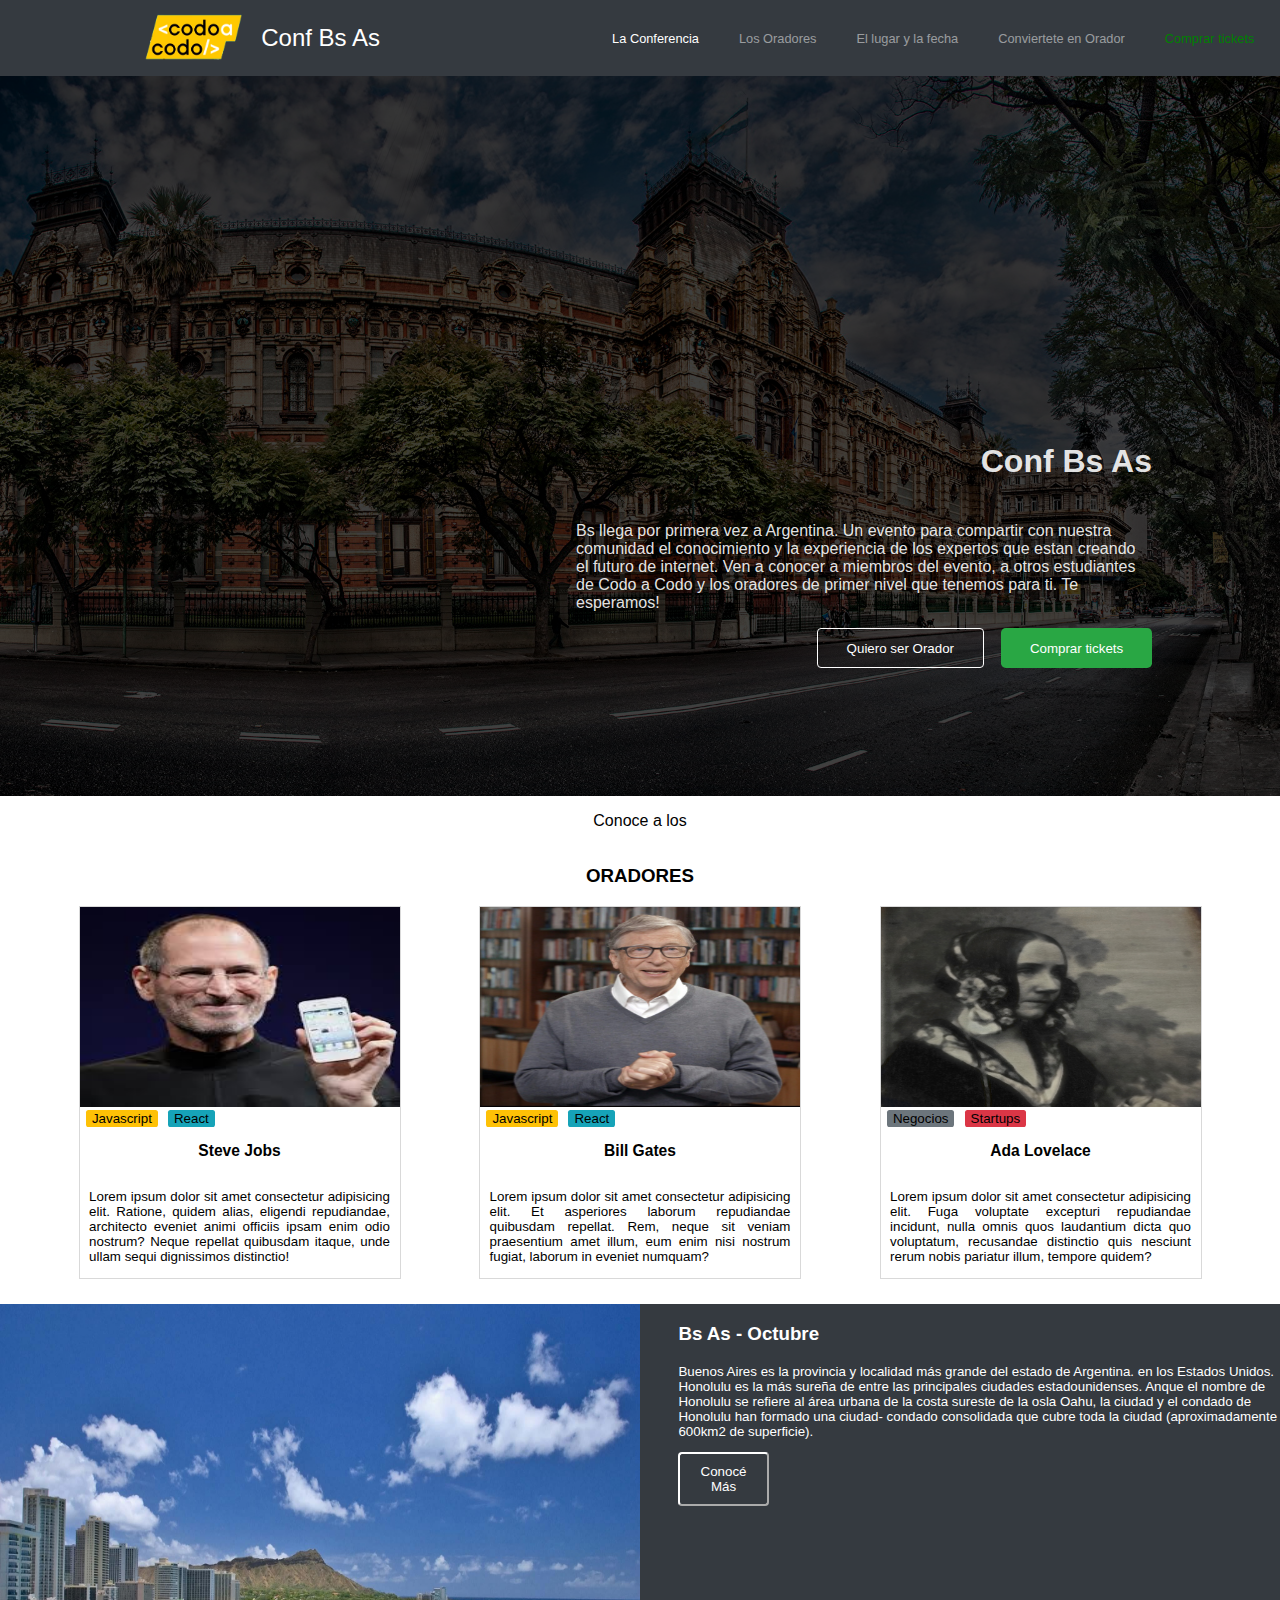
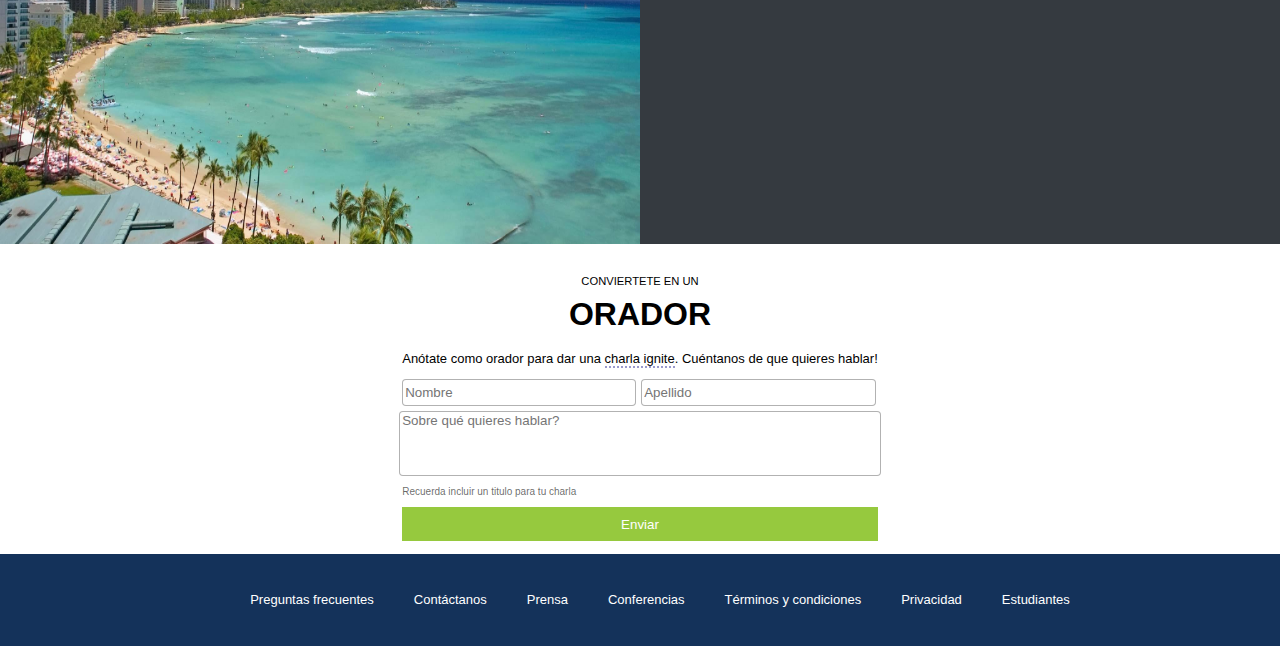
==== commit 14dc2a63: "Segunda entrega lista" ====
--- a/index.html
+++ b/index.html
@@ -15,11 +15,11 @@
         </div>
         <nav>
             <li>
-                <ul class="selected"><a href="/index.html">La Conferencia</a></ul>
+                <ul ><a href="/index.html" id="navLaConferencia">La Conferencia</a></ul>
                 <ul>Los Oradores</ul>
                 <ul>El lugar y la fecha</ul>
-                <ul>Conviertete en Orador</ul>
-                <ul class="highlight"><a href="/tickets.html">Comprar tickets</a></ul>
+                <ul ><a href="/tickets.html" id="navSerOrador">Conviertete en Orador</a></ul>
+                <ul class="highlight"  id="navBuyTickets">Comprar tickets</ul>
             </li>
         </nav>
     </header>
@@ -119,6 +119,6 @@
             <ul>Estudiantes</ul>
         </li>
     </footer>
-    
+    <script src="main.js"></script>
 </body>
 </html>--- a/style.css
+++ b/style.css
@@ -3,7 +3,6 @@
     font-family: Vegur, 'PT Sans', Verdana, sans-serif;   
 }
  
- 
  header{
     display: flex;
     background-color: rgba(53,58,64, 1);
@@ -27,7 +26,6 @@
 
  #cac_logo{
     width: 30%;
-    /* height: 10%; */
  }
 
 nav{
@@ -43,11 +41,10 @@
 .selected{
     color: rgba(255, 255, 255, 1);
 }
-/*
+
 .highlight{
     color: green;
 }
-*/
 
 nav li ul{
     white-space: nowrap;
@@ -55,7 +52,7 @@
 }
 nav li ul a{
     text-decoration: none;
-    color: green;
+    color: rgba(255, 255, 255, 0.5);
 }
 
 .summary_container{
@@ -63,8 +60,6 @@
     display: flex;
     align-items: flex-end;
     height: 80vh;
-    
-    
 }
 
 #summary_background_img{
@@ -161,7 +156,6 @@
 
 .speaker_links{
     width: 100%;
-
 }
 
 .speaker_links button{
@@ -183,10 +177,6 @@
     font-family: Vegur, 'PT Sans', Verdana, sans-serif;
 }
 
-.review_title{
-
-}
-
 .review_text{
     font-size: smaller;
 }
@@ -326,12 +316,7 @@
     margin: 0%;
     padding-top: 3%;
     padding-bottom: 3%;
-    
-}
-/* 
-.tickets_list{
-    align-items: center;
-} */
+}
 
 .tickets{
     display: flex;
@@ -374,6 +359,11 @@
     border-color: rgba(255,193,10,255);
 }
 
+.tickets_list_card_reminder{
+    color: rgba(00, 00, 00, 0.60);
+    font-size: 0.9em;
+}
+
 .tickets_price{
     display: flex;
     flex-direction: column;
@@ -384,9 +374,10 @@
 .tickets_price h2{
     margin-top: 1%;
     margin-bottom: 1%;
-}
-
-.form_tickets_buy{
+    font-size: 2em;
+}
+
+#form_tickets_buy{
     width: 50%;
     display: flex;
     flex-direction: column;
@@ -400,6 +391,7 @@
 
 .form_tickets_identification input{
     padding-left: 1%;
+    height: 4vh;
 }
 
 .form_tickets_contact{
@@ -408,11 +400,21 @@
     margin-bottom: 2%;
 }
 
-#form_tickets_contact_input{
+#form_tickets_contact_mail{
+    width: 100%;
+    height: 4vh;
     border-radius: 0.25rem;
     border: 1px solid;
     border-color: rgba(00, 00, 00, 0.30);
     padding: 0% 0% 1% 0%;
+}
+
+#form_tickets_lastname{
+    border-radius: 0.25rem;
+    border: 1px solid;
+    border-color: rgba(00, 00, 00, 0.30);
+    width: 100%;
+    height: 4vh;
 }
 
 .form_tickets_selection{
@@ -439,6 +441,7 @@
 
 #form_tickets_quantity_input{
     width: 98%;
+    height: 4vh;
 }
 
 .form_tickets_category{
@@ -447,16 +450,16 @@
 
 #form_tickets_category_select{
     width: 100%;
-    height: 3.7vh;
+    height: 4.4vh;
+    border-radius: 0.25rem;
+    border: 1px solid;
+    border-color: rgba(00, 00, 00, 0.30);
 }
 
 .form_tickets_buy input{
     width: inherit;
     height: 3vh;
 }
-
-
-
 
 .form_tickets_total{
     background-color: rgba(204,229,255,255);
